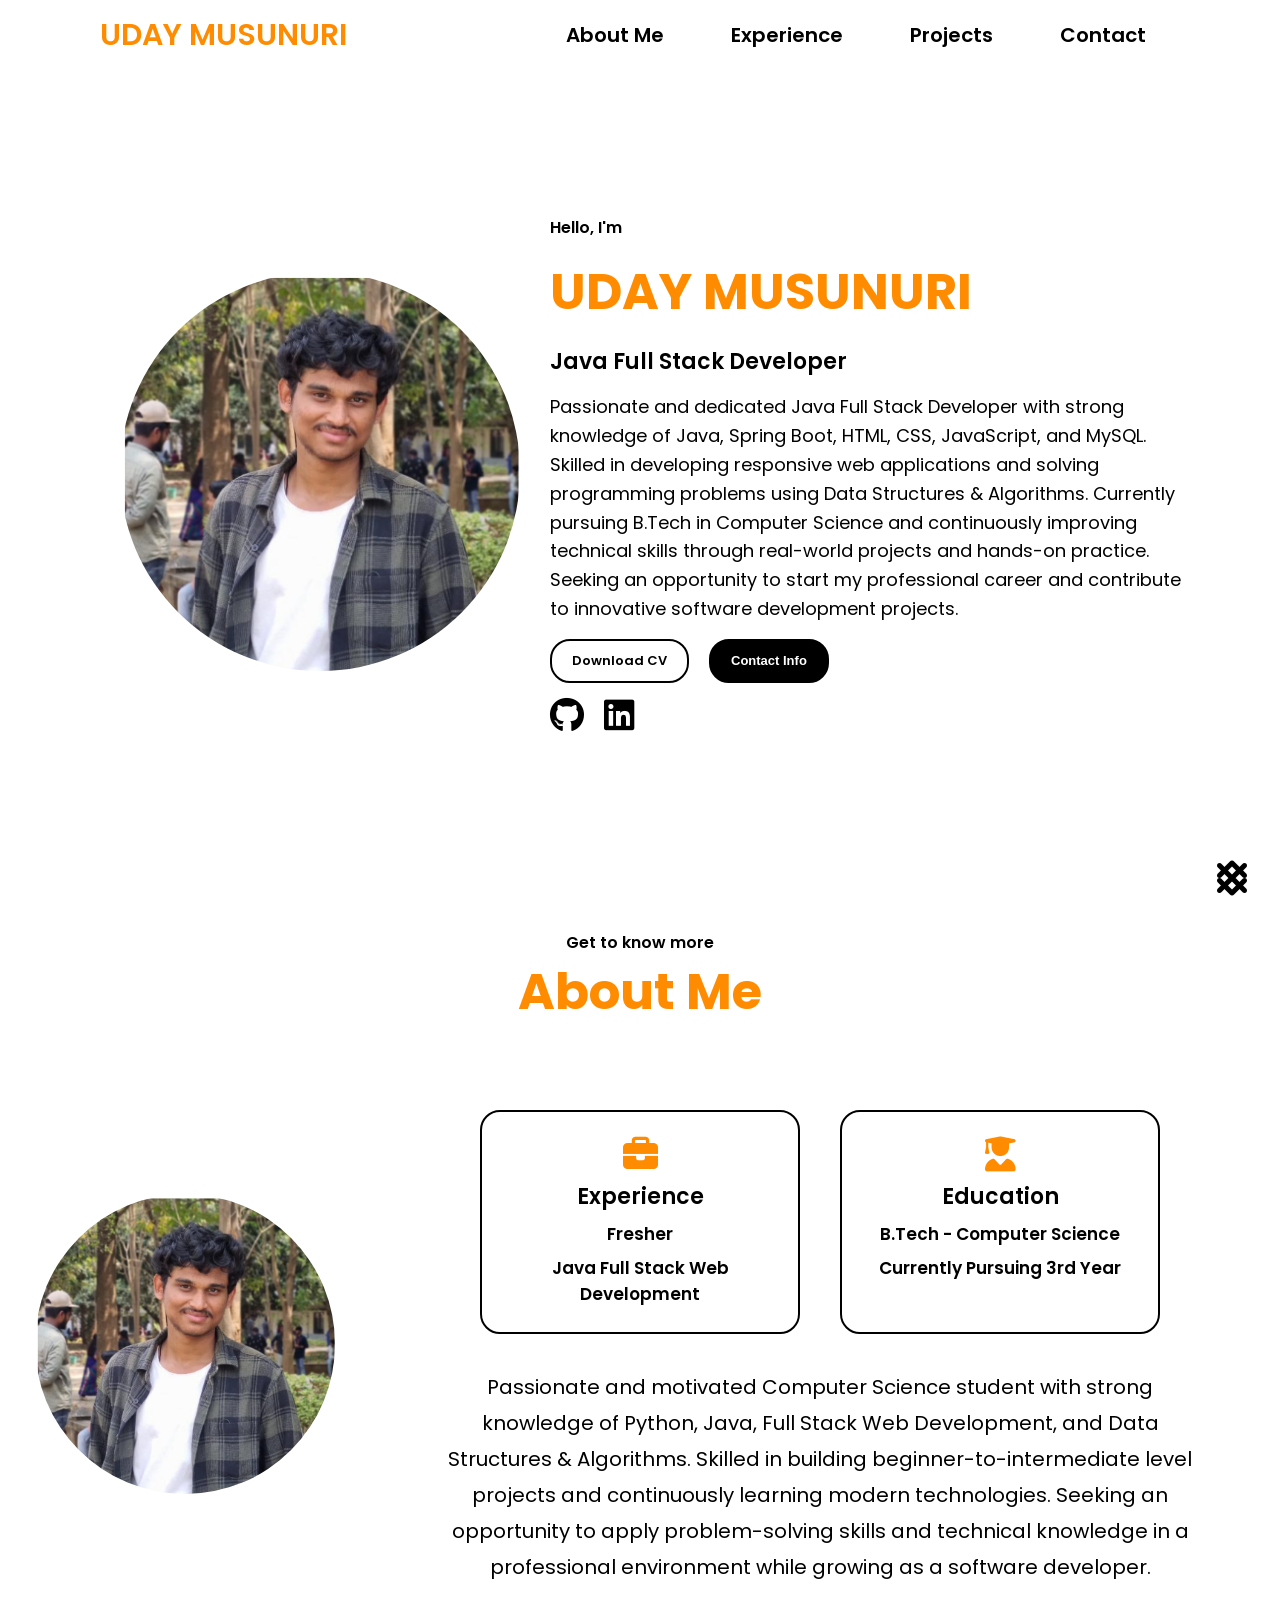
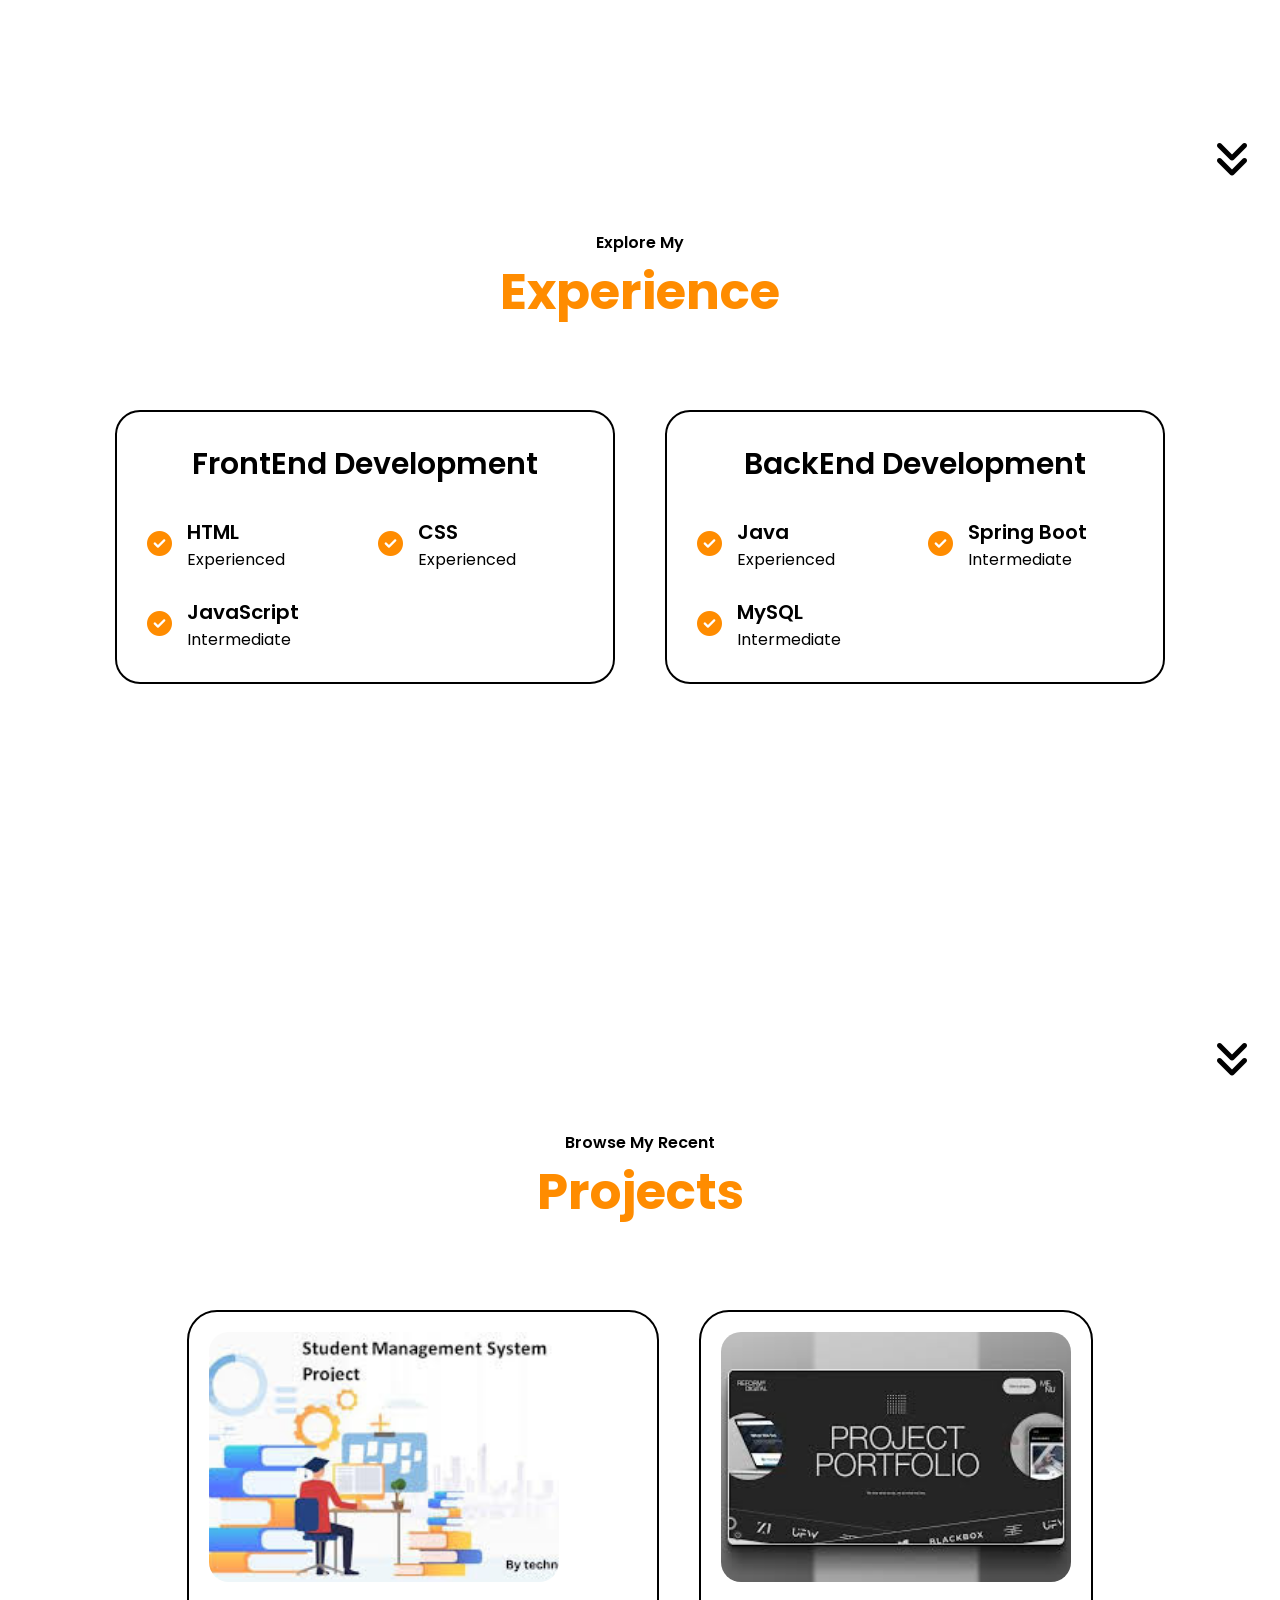
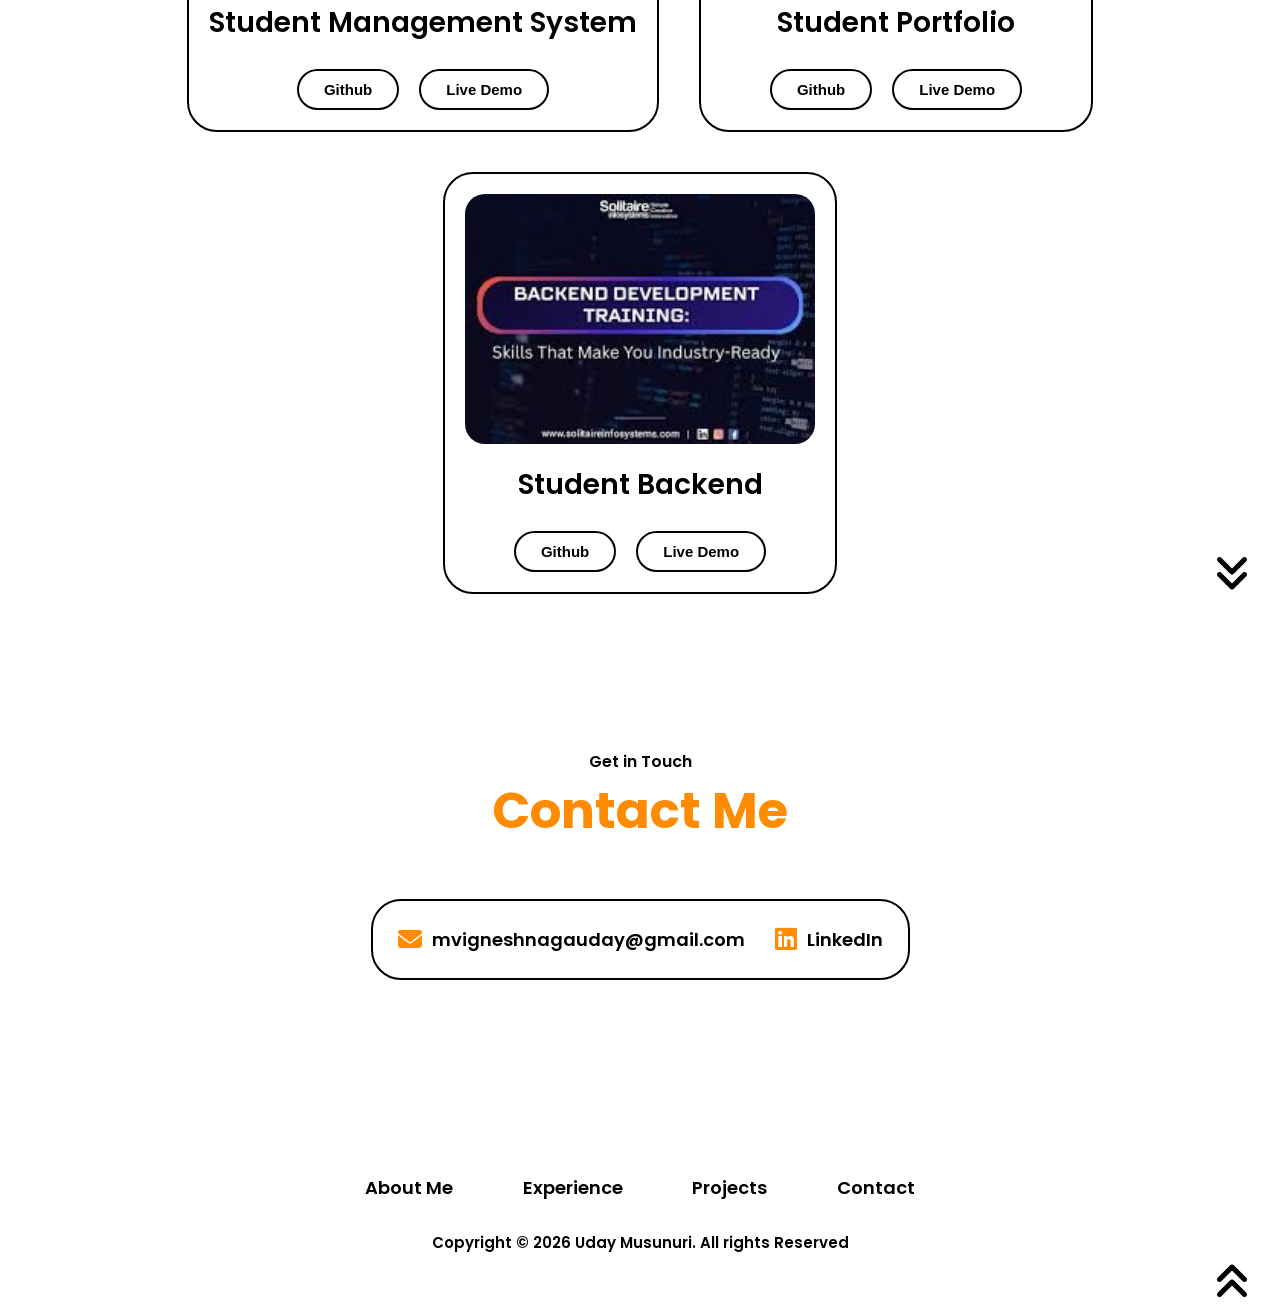
==== Student.html @ 28cf34cf "Initial commit" ====
<!DOCTYPE html>
<html lang="en">

<head>
    <meta charset="UTF-8">
    <meta name="viewport" content="width=device-width, initial-scale=1.0">
    <title>UDAY MUSUNURI | Portfolio</title>
    <!-- Updated to a stable FontAwesome Version -->
    <link rel="stylesheet" href="https://cdnjs.cloudflare.com/ajax/libs/font-awesome/6.5.1/css/all.min.css"
        crossorigin="anonymous" referrerpolicy="no-referrer" />
    <link rel="stylesheet" href="student_Style.css">
    <link rel="stylesheet" href="sec1.css">
    <link rel="stylesheet" href="sec2.css">
    <link rel="stylesheet" href="sec3.css">
    <link rel="stylesheet" href="sec4.css">
    <link rel="stylesheet" href="sec5.css">
    <link rel="stylesheet" href="sec6.css">
</head>

<body>
    <!-- Desktop Navbar -->
    <nav class="navbar" id="navbar">
        <div class="logo">UDAY MUSUNURI</div>
        <ul class="menu-bar">
            <li><a href="#about">About Me</a></li>
            <li><a href="#experience">Experience</a></li>
            <li><a href="#projects">Projects</a></li>
            <li><a href="#contact">Contact</a></li>
        </ul>
    </nav>

    <!-- Mobile Navbar -->
    <nav class="navbar-menu">
        <div class="logo">UDAY MUSUNURI</div>
        <div class="hamburger"><i class="fa-solid fa-bars"></i></div>
        <ul class="menu-bar">
            <li><a href="#about">About Me</a></li>
            <li><a href="#experience">Experience</a></li>
            <li><a href="#projects">Projects</a></li>
            <li><a href="#contact">Contact</a></li>
        </ul>
    </nav>

    <!-- Section 1: Hero (Changed ID from navbar to hero) -->
    <section class="sec1" id="hero">
        <a href="#about" class="arrow"><i class="fa-solid fa-angles-down"></i></a>
        <div class="sec-1-1"><img src="uday.png" alt="Uday Musunuri"></div>
        <div class="sec-1-2">
            <span class="sec-1-2-1">Hello, I'm</span>
            <h1>UDAY MUSUNURI</h1>
            <span class="sec-1-2-3">Java Full Stack Developer</span>
            <!-- Fixed nested <p> tag error -->
            <p>
                Passionate and dedicated Java Full Stack Developer with strong
                knowledge of Java, Spring Boot, HTML, CSS, JavaScript, and MySQL.
                Skilled in developing responsive web applications and solving
                programming problems using Data Structures & Algorithms.
                Currently pursuing B.Tech in Computer Science and continuously
                improving technical skills through real-world projects and hands-on
                practice. Seeking an opportunity to start my professional career
                and contribute to innovative software development projects.
            </p>
            <div class="btns">
                <a href="resume.pdf" download="resume.pdf">Download CV</a>
                <button onclick="window.location.href='tel:+918247411828'">Contact Info</button>
            </div>
            <div class="social">
                <a href="https://github.com/mvigneshnagauday-gif" target="_blank"><i
                        class="fa-brands fa-github"></i></a>
                <a href="https://www.linkedin.com/in/musunuri-vignesh-naga-uday-240398377" target="_blank"><i
                        class="fa-brands fa-linkedin"></i></a>
            </div>
        </div>
    </section>

    <!-- Section 2: About Me -->
    <section class="sec2" id="about">
        <a href="#experience" class="arrow"><i class="fa-solid fa-angles-down"></i></a>
        <div class="sec-2-1">
            <span>Get to know more</span>
            <h1>About Me</h1>
        </div>
        <div class="sec-2-2">
            <div class="sec-2-2-1">
                <img src="uday.png" alt="Uday Musunuri Profile">
            </div>
            <div class="sec-2-2-2">
                <div class="sec-2-2-2-1">
                    <div class="box">
                        <i class="fa-solid fa-briefcase"></i>
                        <span>Experience</span>
                        <span>Fresher</span>
                        <span>Java Full Stack Web Development</span>
                    </div>
                    <div class="box">
                        <i class="fa-solid fa-user-graduate"></i>
                        <span>Education</span>
                        <span>B.Tech - Computer Science</span>
                        <span>Currently Pursuing 3rd Year</span>
                    </div>
                </div>
                <p class="p1">Passionate and motivated Computer Science student with strong knowledge of Python, Java,
                    Full Stack Web Development, and Data Structures & Algorithms. Skilled in building
                    beginner-to-intermediate
                    level projects and continuously learning modern technologies. Seeking an opportunity to apply
                    problem-solving skills and technical knowledge in a professional environment while growing as a
                    software developer.</p>
            </div>
        </div>
    </section>

    <!-- Section 3: Experience (Fixed duplicate HTML inputs) -->
    <section class="sec3" id="experience">
        <a href="#projects" class="arrow"><i class="fa-solid fa-angles-down"></i></a>

        <div class="sec-3-1">
            <span>Explore My</span>
            <h1>Experience</h1>
        </div>
        <div class="sec-3-2">
            <!-- Frontend Card -->
            <div class="box2">
                <span>FrontEnd Development</span>
                <div class="skills">
                    <div class="skills-1">
                        <i class="fa-solid fa-circle-check tick"></i>
                        <div class="skills-1-2">
                            <span>HTML</span>
                            <span>Experienced</span>
                        </div>
                    </div>
                    <div class="skills-1">
                        <i class="fa-solid fa-circle-check tick"></i>
                        <div class="skills-1-2">
                            <span>CSS</span>
                            <span>Experienced</span>
                        </div>
                    </div>
                    <div class="skills-1">
                        <i class="fa-solid fa-circle-check tick"></i>
                        <div class="skills-1-2">
                            <span>JavaScript</span>
                            <span>Intermediate</span>
                        </div>
                    </div>
                </div>
            </div>

            <!-- Backend Card -->
            <div class="box2">
                <span>BackEnd Development</span>
                <div class="skills">
                    <div class="skills-1">
                        <i class="fa-solid fa-circle-check tick"></i>
                        <div class="skills-1-2">
                            <span>Java</span>
                            <span>Experienced</span>
                        </div>
                    </div>
                    <div class="skills-1">
                        <i class="fa-solid fa-circle-check tick"></i>
                        <div class="skills-1-2">
                            <span>Spring Boot</span>
                            <span>Intermediate</span>
                        </div>
                    </div>
                    <div class="skills-1">
                        <i class="fa-solid fa-circle-check tick"></i>
                        <div class="skills-1-2">
                            <span>MySQL</span>
                            <span>Intermediate</span>
                        </div>
                    </div>
                </div>
            </div>
        </div>
    </section>

    <!-- Section 4: Projects -->
    <section class="sec4" id="projects">
        <a href="#contact" class="arrow"><i class="fa-solid fa-angles-down"></i></a>

        <div class="sec-4-1">
            <span>Browse My Recent</span>
            <h1>Projects</h1>
        </div>
        <div class="sec-4-2">
            <div class="box3">
                <img src="studentproject.jpg" alt="Student Management System">
                <div class="box3-2">
                    <span>Student Management System</span>
                    <div class="btns">
                        <button onclick="window.location.href='#'">Github</button>
                        <button onclick="window.location.href='#'">Live Demo</button>
                    </div>
                </div>
            </div>

            <div class="box3">
                <img src="portfolio.jpg" alt="Student Portfolio">
                <div class="box3-2">
                    <span>Student Portfolio</span>
                    <div class="btns">
                        <button
                            onclick="window.location.href='https://github.com/mvigneshnagauday-gif/Student-Portfolio'">Github</button>
                        <button onclick="window.location.href='#'">Live Demo</button>
                    </div>
                </div>
            </div>

            <div class="box3">
                <img src="studentbackend.jpg" alt="Student Backend">
                <div class="box3-2">
                    <span>Student Backend</span>
                    <div class="btns">
                        <button onclick="window.location.href='#'">Github</button>
                        <button onclick="window.location.href='#'" class="live">Live Demo</button>
                    </div>
                </div>
            </div>
        </div>
    </section>

    <!-- Section 5: Contact -->
    <section class="sec5" id="contact">
        <a href="#hero" class="arrow arrow1"><i class="fa-solid fa-angles-up"></i></a>

        <div class="sec-5-1">
            <span>Get in Touch</span>
            <h1>Contact Me</h1>
        </div>

        <div class="sec-5-2">
            <a href="mailto:mvigneshnagauday@gmail.com" class="a1">
                <i class="fa-solid fa-envelope"></i>
                <span>mvigneshnagauday@gmail.com</span>
            </a>

            <a href="https://www.linkedin.com/in/musunuri-vignesh-naga-uday-240398377" target="_blank" class="a2">
                <i class="fa-brands fa-linkedin"></i>
                <span>LinkedIn</span>
            </a>
        </div>
    </section>

    <!-- Footer Section -->
    <section class="sec6" id="footer">
        <a href="#hero" class="arrow arrow1">
            <i class="fa-solid fa-angles-up"></i>
        </a>

        <ul class="menu-bar">
            <li><a href="#about">About Me</a></li>
            <li><a href="#experience">Experience</a></li>
            <li><a href="#projects">Projects</a></li>
            <li><a href="#contact">Contact</a></li>
        </ul>

        <span>Copyright &#169; 2026 Uday Musunuri. All rights Reserved</span>
    </section>

    <!-- JavaScript Link -->
    <script src="portfolio.js"></script>
</body>

</html>
---- student_Style.css ----
@import url('https://fonts.googleapis.com/css2?family=Bebas+Neue&family=Oswald:wght@200..700&family=Poppins:ital,wght@0,100;0,200;0,300;0,400;0,500;0,600;0,700;0,800;0,900;1,100;1,200;1,300;1,400;1,500;1,600;1,700;1,800;1,900&display=swap');

* {
    padding: 0;
    margin: 0;
    box-sizing: border-box;
}

body {
    font-family: "Poppins", sans-serif;
    font-weight: 400;
    font-style: normal;
}

.navbar {
    display: flex;
    align-items: center;
    height: 70px;
    padding: 0px 100px;
}

.logo {
    width: 40%;
    font-size: 30px;
    font-weight: 600;
    color: darkorange;
}

.menu-bar {
    display: flex;
    list-style: none;
    width: 60%;
    justify-content: space-around;
}

.menu-bar li {
    font-size: 20px;
    color: darkorange;
    font-weight: 600;
}

a {
    text-decoration: none;
    color: black;
    transition: all 0.3s ease;
}

a:hover {
    color: darkorange;
    text-decoration: underline;
    text-underline-offset: 10px;
    text-decoration-color: darkorange;
}

.navbar-menu {
    display: none;
}

.arrow i {
    font-size: 40px;
}

.sec2,
.sec3,
.sec4,
.sec6 {
    position: relative;
}

.live {
    color: black;
}

.arrow {
    position: absolute;
    right: 30px;
    bottom: 0;
}

@media (max-width: 1024px) {
    .navbar {
        display: none;
    }

    .navbar-menu {
        display: flex;
        justify-content: space-between;
        align-items: center;
        height: 70px;
        padding: 0 30px;
        position: relative;
    }

    .hamburger {
        border-radius: 5px;
        box-shadow: rgba(0, 0, 0, 0.24) 0px 3px 8px;
        cursor: pointer;
        z-index: 1001;
    }

    .hamburger i {
        font-size: 35px;
        padding: 4px;
    }

    .navbar-menu .logo {
        width: auto;
        font-size: 25px;
    }

    .navbar-menu .menu-bar {
        display: flex;
        flex-direction: column;
        background-color: darkorange;
        position: fixed;
        right: -300px;
        top: 0;
        height: 100vh;
        width: 250px;
        padding: 80px 20px 20px 20px;
        gap: 15px;
        border-radius: 0;
        transition: right 0.3s ease;
        z-index: 1000;
    }

    .navbar-menu .menu-bar.show {
        right: 0px;
    }

    .navbar-menu .menu-bar li {
        width: 100%;
    }

    .navbar-menu .menu-bar li a {
        display: block;
        background-color: white;
        border-radius: 5px;
        padding: 10px;
        font-weight: 600;
        text-align: center;
    }
}

@media (max-width: 767px) {
    .logo {
        text-wrap: nowrap;
    }

    .navbar-menu .logo {
        font-size: 22px;
    }
}
---- sec1.css ----
html {
    scroll-behavior: smooth;
}

.sec1 {
    display: flex;
    height: 90vh;
    align-items: center;
    gap: 30px;
    padding: 60px 20px;
}

.sec-1-1 {
    margin-left: 100px;
}

.sec-1-1 img {
    width: 400px;
    border-radius: 50%;
    object-fit: cover;
}

.sec-1-2 {
    display: flex;
    flex-direction: column;
    gap: 15px;
}

.sec-1-2-1 {
    font-weight: 600;
}

h1 {
    font-size: 50px;
    color: darkorange;
}

.sec-1-2-3 {
    font-weight: 600;
    font-size: 22px;
}

p {
    font-size: 18px;
    width: 90%;
    font-weight: 400;
    line-height: 1.6;
}

.btns {
    display: flex;
    gap: 20px;
}

.btns> :nth-child(1) {
    padding: 10px 20px;
    background-color: transparent;
    border-radius: 20px;
    font-size: 13px;
    font-weight: 600;
    border: 2px solid black;
    cursor: pointer;
    transition: all 0.3s ease;
}

.btns> :nth-child(1):hover {
    background-color: black;
    color: white;
}

.btns> :nth-child(2) {
    padding: 10px 20px;
    background-color: black;
    border-radius: 20px;
    font-size: 13px;
    color: white;
    font-weight: 600;
    border: 2px solid black;
    cursor: pointer;
    transition: all 0.3s ease;
}

.btns> :nth-child(2):hover {
    background-color: darkorange;
    color: white;
    border-color: darkorange;
}

.social {
    display: flex;
    gap: 20px;
}

.social a {
    display: inline-block;
    transition: transform 0.3s ease;
}

.social a:hover {
    transform: scale(0.9);
}

.social i {
    font-size: 35px;
    color: black;
}

@media (max-width: 1024px) {
    .sec1 {
        flex-direction: column;
        height: auto;
        min-height: 100vh;
        justify-content: center;
        gap: 40px;
        padding: 100px 20px 50px 20px;
    }

    .sec-1-1 {
        margin-left: 0px;
    }

    .sec-1-1 img {
        width: 350px;
    }

    .sec-1-2 {
        align-items: center;
        text-align: center;
    }

    p {
        width: 80%;
    }
}

@media (max-width: 767px) {
    h1 {
        font-size: 36px;
    }

    .sec-1-1 img {
        width: 260px;
    }

    p {
        width: 100%;
        font-size: 16px;
    }
}
---- sec2.css ----
.sec2 {
    min-height: 100vh;
    display: flex;
    flex-direction: column;
    align-items: center;
    padding-top: 50px;
}

.sec-2-1 {
    display: flex;
    flex-direction: column;
    align-items: center;
    text-align: center;
}

.sec-2-1> :nth-child(1) {
    font-weight: 600;
}

.sec-2-2 {
    margin-top: 80px;
    display: flex;
    justify-content: center;
    align-items: center;
    gap: 60px;
    width: 100%;
    flex-wrap: wrap;
}

.sec-2-2-1 {
    margin-left: 0;
}

.sec-2-2-1 img {
    width: 300px;
    height: 300px;
    object-fit: cover;
    border-radius: 50%;
}

.sec-2-2-2 {
    display: flex;
    flex-direction: column;
    gap: 35px;
}

.sec-2-2-2-1 {
    display: flex;
    gap: 40px;
    justify-content: center;
    flex-wrap: wrap;
}

.box {
    display: flex;
    flex-direction: column;
    align-items: center;
    border: 2px solid black;
    width: 320px;
    padding: 25px;
    border-radius: 20px;
    gap: 8px;
    text-align: center;
}

.box i {
    font-size: 35px;
    color: darkorange;
}

.box> :nth-child(2) {
    font-size: 22px;
    font-weight: 600;
}

.box> :nth-child(3),
.box> :nth-child(4) {
    font-size: 17px;
    font-weight: 600;
}

.p1 {
    width: 90%;
    max-width: 850px;
    text-align: center;
    line-height: 1.8;
    font-size: 20px;
    align-self: center;
}

@media (max-width: 1024px) {
    .sec2 {
        padding: 50px 20px;
    }

    .sec-2-2 {
        flex-direction: column;
        margin-top: 60px;
        gap: 50px;
    }

    .sec-2-2-2 {
        align-items: center;
    }

    .box {
        width: 320px;
    }
}

@media (max-width: 767px) {
    .sec2 {
        padding: 40px 15px;
        height: auto;
    }

    .sec-2-2 {
        flex-direction: column;
        align-items: center;
        margin-top: 40px;
        gap: 35px;
    }

    .sec-2-2-1 img {
        width: 220px;
        height: 220px;
    }

    .sec-2-2-2 {
        width: 100%;
        align-items: center;
    }

    .sec-2-2-2-1 {
        flex-direction: column;
        align-items: center;
        gap: 25px;
    }

    .box {
        width: 100%;
        max-width: 320px;
    }

    .p1 {
        width: 100%;
        font-size: 17px;
        line-height: 1.7;
    }
}
---- sec3.css ----
.sec3 {
    min-height: 100vh;
    display: flex;
    flex-direction: column;
    align-items: center;
    padding-top: 50px;
}

.sec-3-1 {
    display: flex;
    flex-direction: column;
    align-items: center;
    text-align: center;
}

.sec-3-1> :nth-child(1) {
    font-weight: 600;
}

.sec-3-2 {
    display: flex;
    gap: 50px;
    margin-top: 80px;
    justify-content: center;
    flex-wrap: wrap;
}

.box2 {
    border: 2px solid black;
    border-radius: 25px;
    padding: 30px;
    width: 500px;
}

.box2>span {
    display: block;
    text-align: center;
    font-size: 30px;
    font-weight: 600;
    margin-bottom: 30px;
}

.skills {
    display: grid;
    grid-template-columns: repeat(2, 1fr);
    gap: 25px;
}

.skills-1 {
    display: flex;
    gap: 15px;
    align-items: center;
}

.tick {
    font-size: 25px;
    color: darkorange;
}

.skills-1-2 {
    display: flex;
    flex-direction: column;
}

.skills-1-2> :nth-child(1) {
    font-weight: 600;
    font-size: 20px;
}

.skills-1-2> :nth-child(2) {
    font-size: 16px;
}

@media (max-width: 1024px) {
    .sec3 {
        padding: 50px 20px;
    }

    .sec-3-2 {
        flex-direction: column;
        align-items: center;
        margin-top: 60px;
    }

    .box2 {
        width: 100%;
        max-width: 500px;
    }
}

@media (max-width: 767px) {
    .sec3 {
        height: auto;
        padding: 40px 15px;
    }

    .sec-3-2 {
        margin-top: 40px;
        gap: 30px;
    }

    .box2 {
        width: 100%;
        padding: 20px;
    }

    .box2>span {
        font-size: 24px;
    }

    .skills {
        grid-template-columns: 1fr;
        gap: 20px;
    }

    .skills-1-2> :nth-child(1) {
        font-size: 18px;
    }

    .skills-1-2> :nth-child(2) {
        font-size: 15px;
    }
}
---- sec4.css ----
.sec4 {
    min-height: 100vh;
    display: flex;
    flex-direction: column;
    align-items: center;
    padding-top: 50px;
}

.sec-4-1 {
    display: flex;
    flex-direction: column;
    align-items: center;
    text-align: center;
}

.sec-4-1> :nth-child(1) {
    font-weight: 600;
}

.sec-4-2 {
    display: flex;
    gap: 40px;
    margin-top: 80px;
    justify-content: center;
    flex-wrap: wrap;
}

.box3 {
    border: 2px solid black;
    border-radius: 30px;
    padding: 20px;
    display: flex;
    flex-direction: column;
    gap: 20px;
}

.box3 img {
    width: 350px;
    height: 250px;
    object-fit: cover;
    border-radius: 20px;
}

.box3-2 {
    display: flex;
    flex-direction: column;
    align-items: center;
    gap: 25px;
}

.box3-2 span {
    font-size: 28px;
    font-weight: 600;
    text-align: center;
}

.box3-2 .btns {
    display: flex;
    gap: 20px;
}

.box3-2 .btns button {
    padding: 10px 25px;
    border: 2px solid black;
    border-radius: 25px;
    background-color: white;
    color: black;
    cursor: pointer;
    font-size: 15px;
    font-weight: 600;
    transition: all 0.3s ease;
}

/* For links inside buttons */
.box3-2 .btns button a {
    text-decoration: none;
    color: black;
}

/* Hover effect */
.box3-2 .btns button:hover {
    background-color: black;
    color: white;
}

.box3-2 .btns button:hover a {
    color: white;
}

@media (max-width: 1024px) {
    .sec4 {
        padding: 50px 20px;
    }

    .sec-4-2 {
        margin-top: 60px;
        gap: 35px;
    }

    .box3 img {
        width: 320px;
        height: 220px;
    }
}

@media (max-width: 767px) {
    .sec4 {
        height: auto;
        padding: 40px 15px;
    }

    .sec-4-2 {
        margin-top: 40px;
    }

    .box3 {
        width: 100%;
        max-width: 340px;
    }

    .box3 img {
        width: 100%;
        height: 200px;
    }

    .box3-2 span {
        font-size: 22px;
    }

    .box3-2 .btns {
        flex-direction: column;
        width: 100%;
    }

    .box3-2 .btns button {
        width: 100%;
    }
}
---- sec5.css ----
.sec5 {
    display: flex;
    flex-direction: column;
    align-items: center;
    justify-content: center;
    min-height: 60vh;
    gap: 50px;
    padding: 80px 20px;
}

.sec-5-1 {
    display: flex;
    flex-direction: column;
    align-items: center;
    text-align: center;
}

.sec-5-1> :nth-child(1) {
    font-weight: 600;
}

.sec-5-2 {
    display: flex;
    gap: 30px;
    padding: 25px;
    border: 2px solid black;
    border-radius: 30px;
}

.a1,
.a2 {
    display: flex;
    align-items: center;
    gap: 10px;
}

.a1 i {
    font-size: 24px;
    color: darkorange;
}

.a2 i {
    font-size: 25px;
    color: darkorange;
}

.a1 span,
.a2 span {
    font-weight: 600;
    font-size: 18px;
}

@media (max-width: 1024px) {
    .sec5 {
        min-height: auto;
        padding: 60px 20px;
    }
}

@media (max-width: 767px) {

    /* Fixed missing hyphen typo from .sec5-2 to .sec-5-2 */
    .sec-5-2 {
        flex-direction: column;
        align-items: flex-start;
        padding: 20px;
        gap: 20px;
        border-radius: 20px;
        width: 100%;
        max-width: 340px;
    }

    .a1 span,
    .a2 span {
        font-size: 15px;
    }
}
---- sec6.css ----
.sec6 {
    display: flex;
    flex-direction: column;
    align-items: center;
    padding: 40px 20px;
    background-color: transparent;
    width: 100%;
}

.sec6 .menu-bar {
    display: flex;
    list-style: none;
    width: 100%;
    max-width: 600px;
    justify-content: space-around;
    gap: 20px;
}

.sec6 .menu-bar li {
    font-size: 18px;
}

.sec6> :nth-child(3) {
    margin-top: 30px;
    margin-bottom: 10px;
    font-weight: 600;
    font-size: 15px;
    text-align: center;
    color: black;
}

@media (max-width: 767px) {
    .sec6 .menu-bar {
        display: grid;
        grid-template-columns: repeat(2, 1fr);
        gap: 20px;
        width: 100%;
        max-width: 280px;
        text-align: center;
    }

    .sec6 .menu-bar li {
        font-size: 16px;
    }

    /* Target the copyright span component dynamically */
    .sec6> :nth-child(3) {
        font-size: 12px;
        margin-top: 25px;
        padding: 0 10px;
        line-height: 1.5;
    }
}
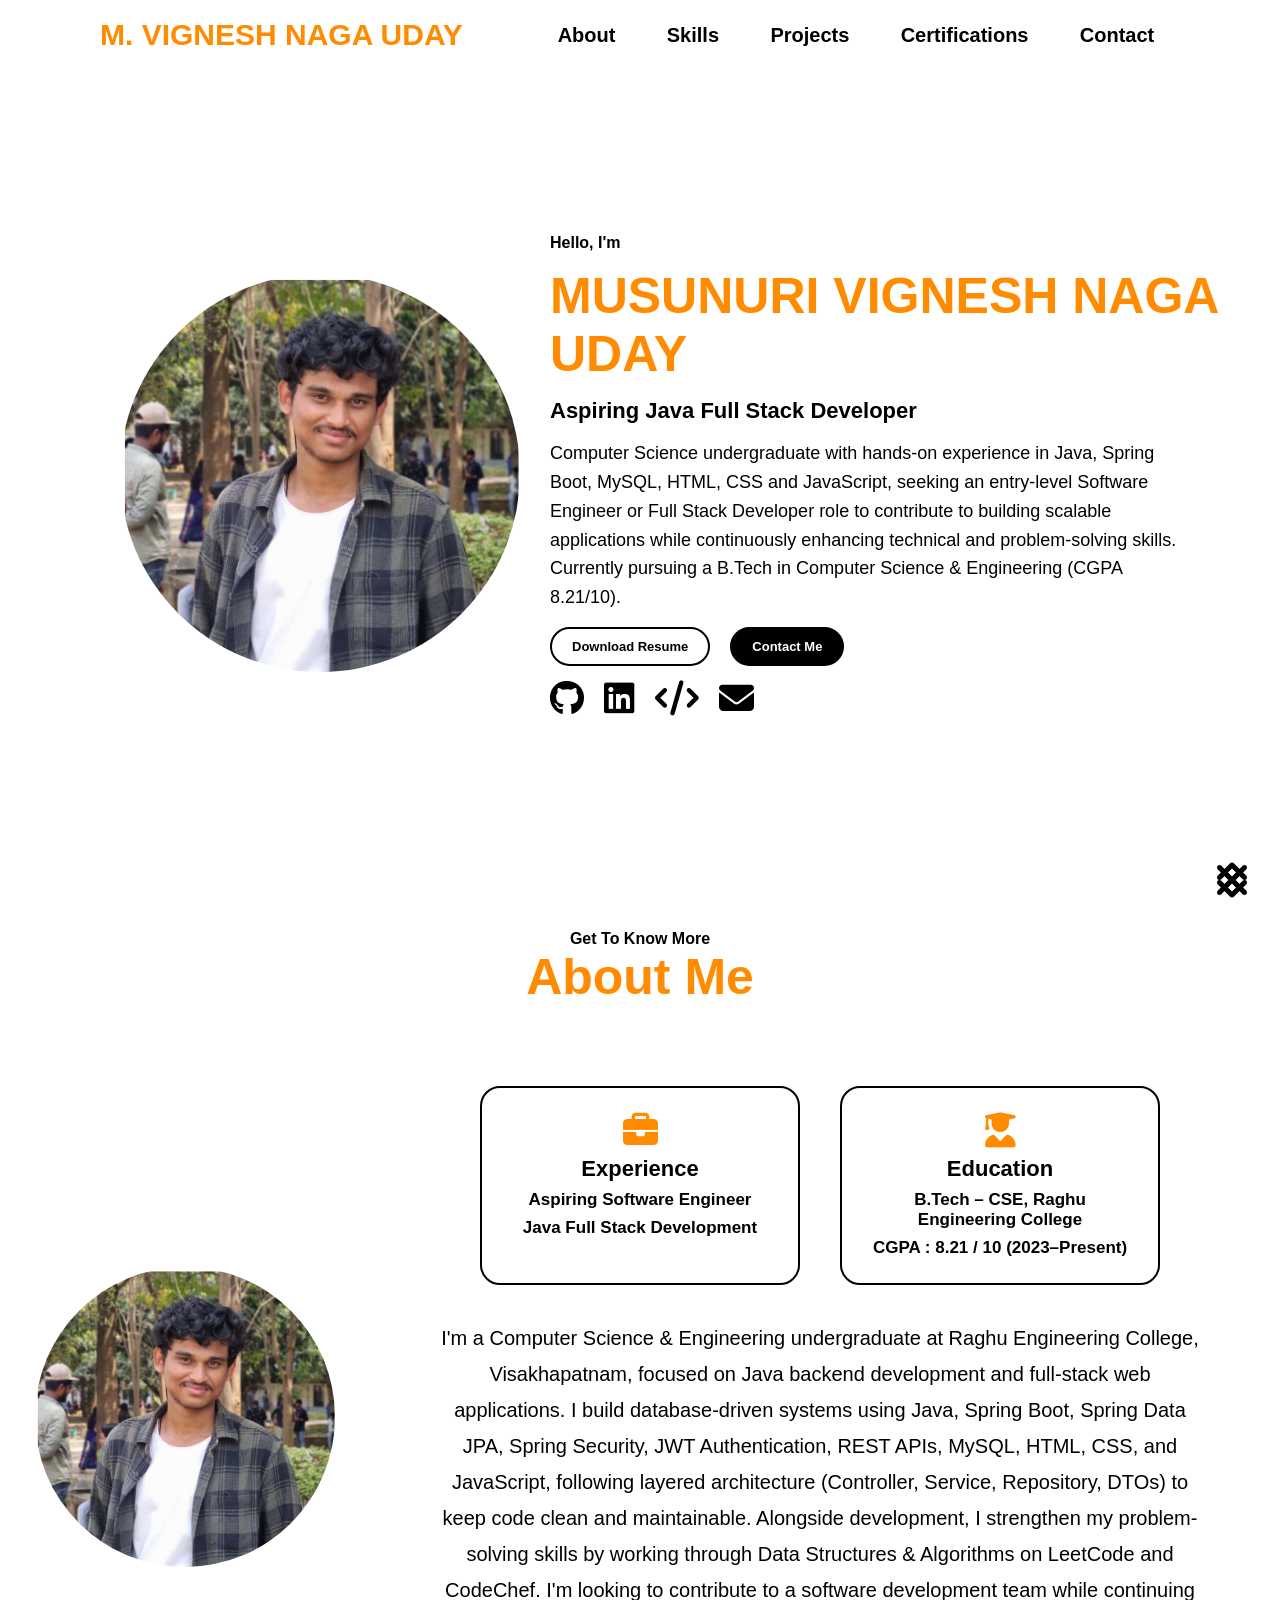
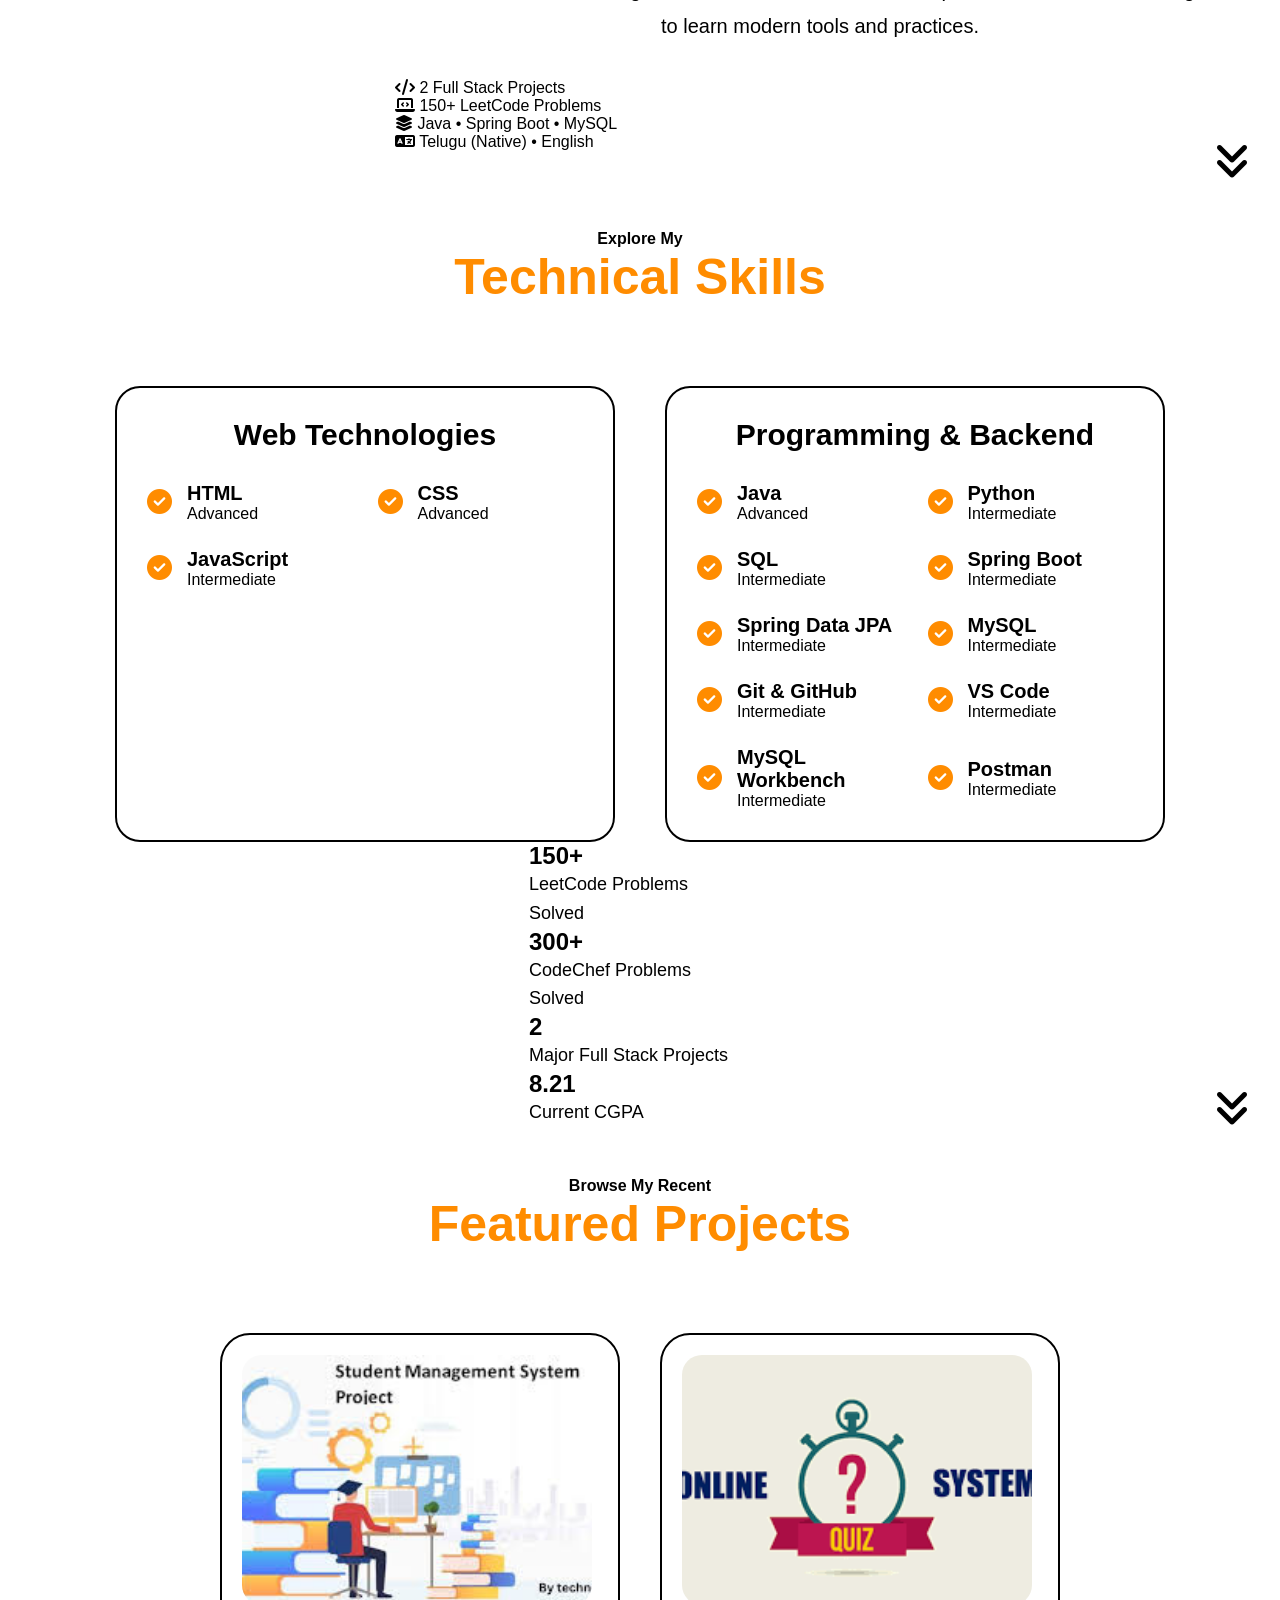
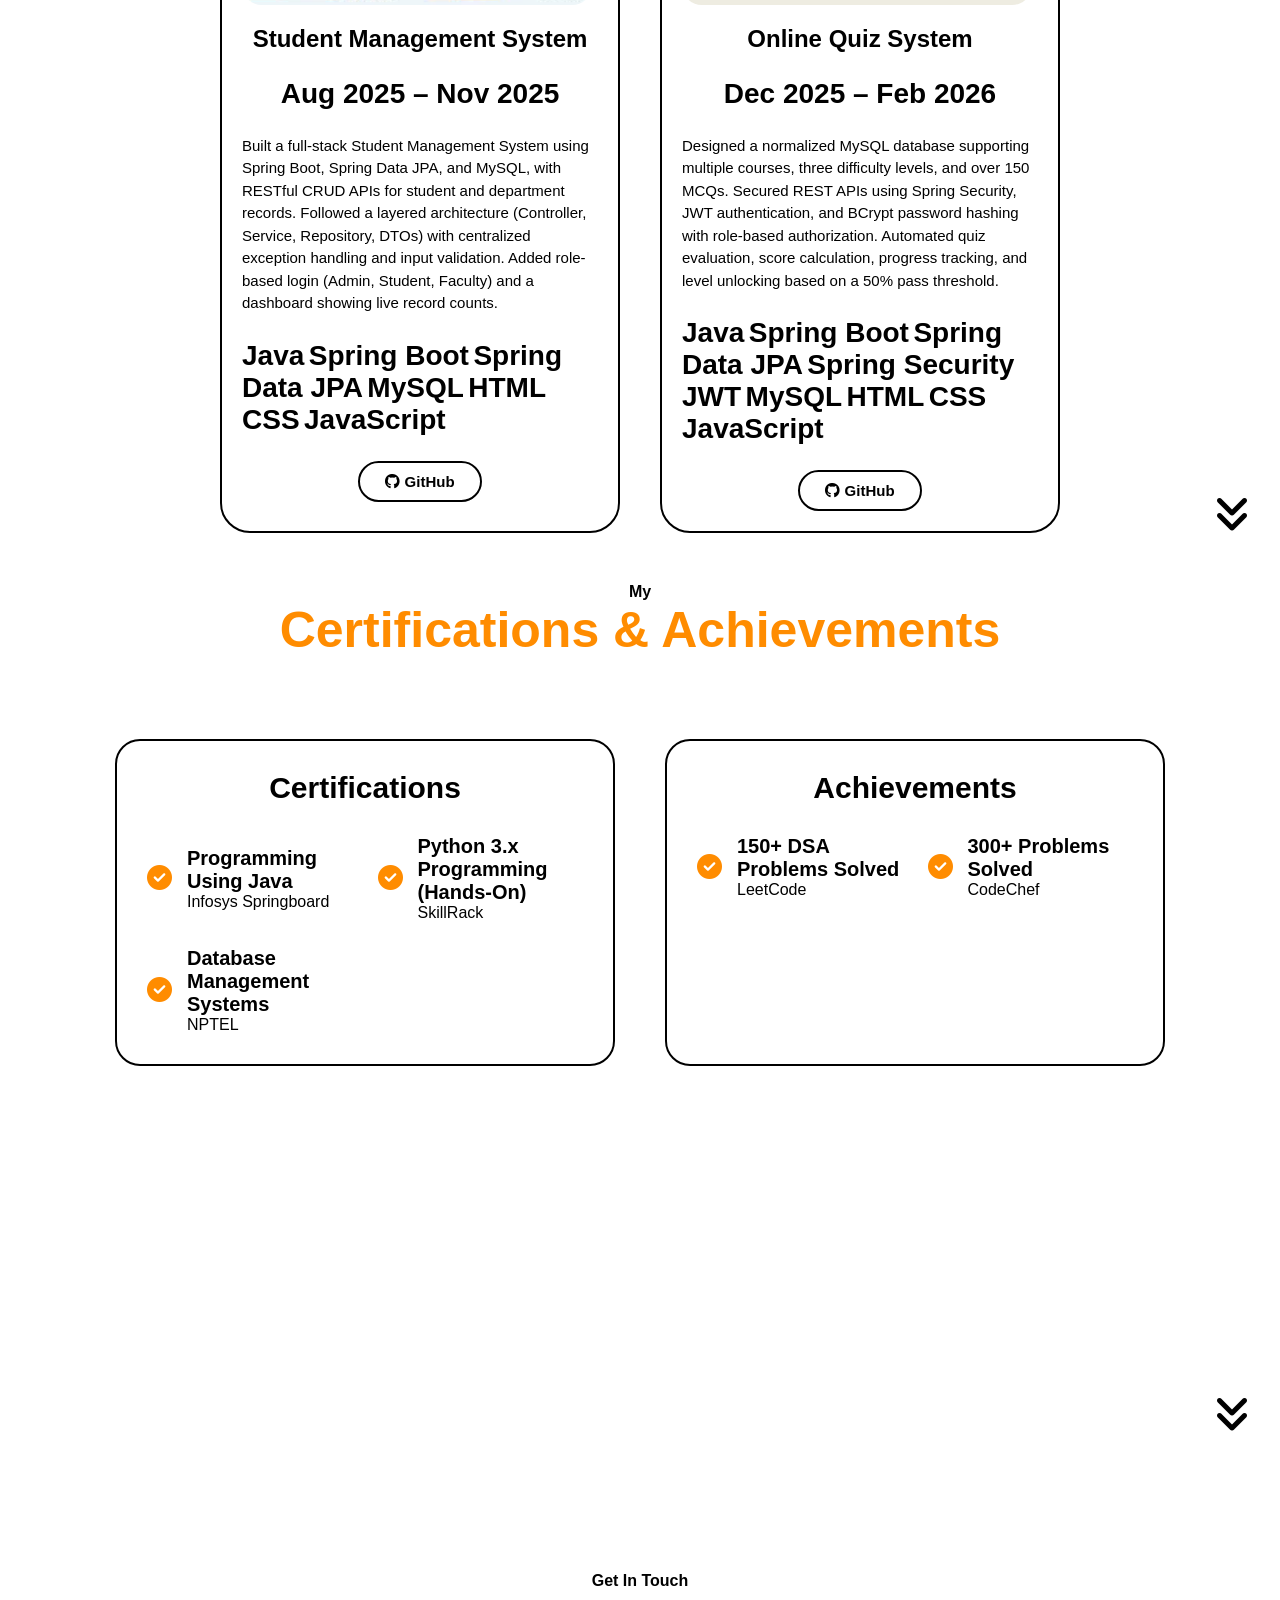
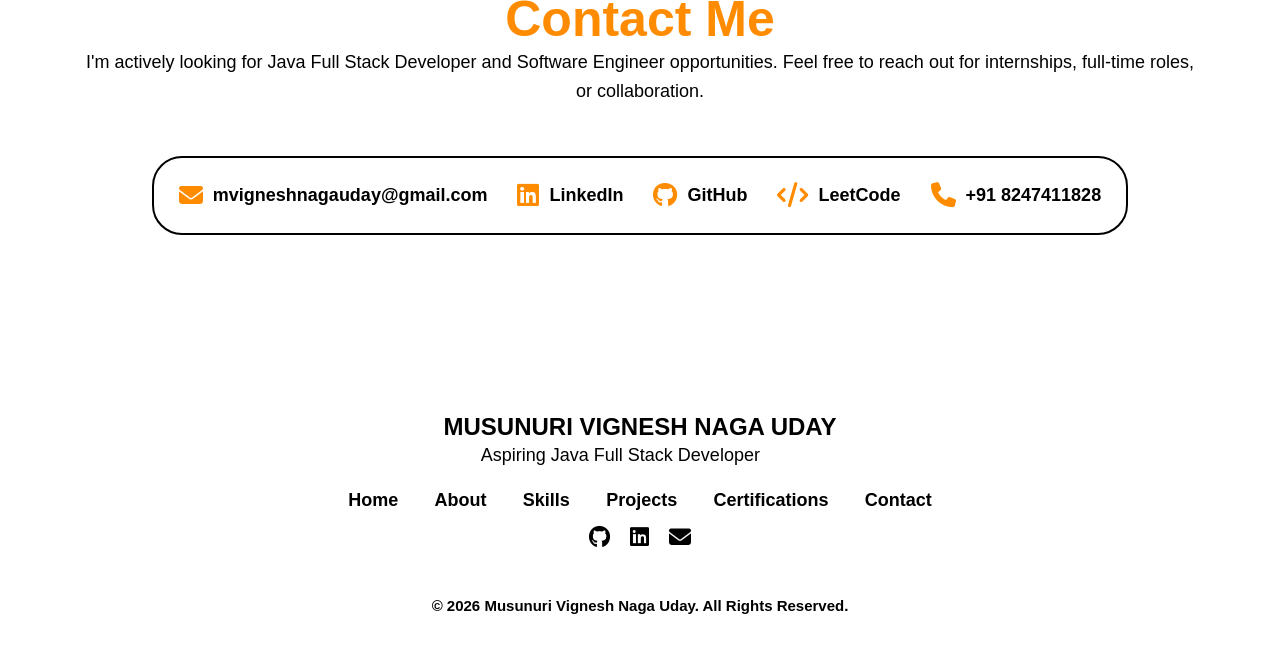
==== commit 0088b601: "Update portfolio content and fix layout/CSS" ====
--- a/Student.html
+++ b/Student.html
@@ -4,10 +4,18 @@
 <head>
     <meta charset="UTF-8">
     <meta name="viewport" content="width=device-width, initial-scale=1.0">
-    <title>UDAY MUSUNURI | Portfolio</title>
-    <!-- Updated to a stable FontAwesome Version -->
+
+    <title>Musunuri Vignesh Naga Uday | Java Full Stack Developer</title>
+
+    <meta name="description"
+        content="Portfolio of Musunuri Vignesh Naga Uday - Java Full Stack Developer skilled in Java, Spring Boot, MySQL, HTML, CSS, JavaScript, REST APIs and Spring Security.">
+
+    <meta name="keywords"
+        content="Java, Spring Boot, Java Full Stack Developer, Portfolio, MySQL, HTML, CSS, JavaScript">
+
     <link rel="stylesheet" href="https://cdnjs.cloudflare.com/ajax/libs/font-awesome/6.5.1/css/all.min.css"
         crossorigin="anonymous" referrerpolicy="no-referrer" />
+
     <link rel="stylesheet" href="student_Style.css">
     <link rel="stylesheet" href="sec1.css">
     <link rel="stylesheet" href="sec2.css">
@@ -18,124 +26,257 @@
 </head>
 
 <body>
-    <!-- Desktop Navbar -->
+
+    <!-- ========================= NAVBAR ========================= -->
+
     <nav class="navbar" id="navbar">
-        <div class="logo">UDAY MUSUNURI</div>
+
+        <div class="logo">
+            M. VIGNESH NAGA UDAY
+        </div>
+
         <ul class="menu-bar">
-            <li><a href="#about">About Me</a></li>
-            <li><a href="#experience">Experience</a></li>
+            <li><a href="#about">About</a></li>
+            <li><a href="#experience">Skills</a></li>
             <li><a href="#projects">Projects</a></li>
+            <li><a href="#certifications">Certifications</a></li>
             <li><a href="#contact">Contact</a></li>
         </ul>
+
     </nav>
 
-    <!-- Mobile Navbar -->
+    <!-- ========================= MOBILE NAVBAR ========================= -->
+
     <nav class="navbar-menu">
-        <div class="logo">UDAY MUSUNURI</div>
-        <div class="hamburger"><i class="fa-solid fa-bars"></i></div>
+
+        <div class="logo">
+            M. VIGNESH NAGA UDAY
+        </div>
+
+        <div class="hamburger">
+            <i class="fa-solid fa-bars"></i>
+        </div>
+
         <ul class="menu-bar">
-            <li><a href="#about">About Me</a></li>
-            <li><a href="#experience">Experience</a></li>
+            <li><a href="#about">About</a></li>
+            <li><a href="#experience">Skills</a></li>
             <li><a href="#projects">Projects</a></li>
+            <li><a href="#certifications">Certifications</a></li>
             <li><a href="#contact">Contact</a></li>
         </ul>
+
     </nav>
 
-    <!-- Section 1: Hero (Changed ID from navbar to hero) -->
+    <!-- ========================= HERO SECTION ========================= -->
+
     <section class="sec1" id="hero">
-        <a href="#about" class="arrow"><i class="fa-solid fa-angles-down"></i></a>
-        <div class="sec-1-1"><img src="uday.png" alt="Uday Musunuri"></div>
+
+        <a href="#about" class="arrow">
+            <i class="fa-solid fa-angles-down"></i>
+        </a>
+
+        <div class="sec-1-1">
+            <img src="uday.png" alt="Musunuri Vignesh Naga Uday">
+        </div>
+
         <div class="sec-1-2">
-            <span class="sec-1-2-1">Hello, I'm</span>
-            <h1>UDAY MUSUNURI</h1>
-            <span class="sec-1-2-3">Java Full Stack Developer</span>
-            <!-- Fixed nested <p> tag error -->
+
+            <span class="sec-1-2-1">
+                Hello, I'm
+            </span>
+
+            <h1>
+                MUSUNURI VIGNESH NAGA UDAY
+            </h1>
+
+            <span class="sec-1-2-3">
+                Aspiring Java Full Stack Developer
+            </span>
+
             <p>
-                Passionate and dedicated Java Full Stack Developer with strong
-                knowledge of Java, Spring Boot, HTML, CSS, JavaScript, and MySQL.
-                Skilled in developing responsive web applications and solving
-                programming problems using Data Structures & Algorithms.
-                Currently pursuing B.Tech in Computer Science and continuously
-                improving technical skills through real-world projects and hands-on
-                practice. Seeking an opportunity to start my professional career
-                and contribute to innovative software development projects.
+                Computer Science undergraduate with hands-on experience in
+                Java, Spring Boot, MySQL, HTML, CSS and JavaScript, seeking
+                an entry-level Software Engineer or Full Stack Developer
+                role to contribute to building scalable applications while
+                continuously enhancing technical and problem-solving skills.
+                Currently pursuing a B.Tech in Computer Science &
+                Engineering (CGPA 8.21/10).
             </p>
+
             <div class="btns">
-                <a href="resume.pdf" download="resume.pdf">Download CV</a>
-                <button onclick="window.location.href='tel:+918247411828'">Contact Info</button>
-            </div>
+
+                <a href="https://drive.google.com/uc?export=download&id=1vQXo0JT4oZ1Yb_YlJrV53Df2f-oxOFkx"
+                    target="_blank">
+                    Download Resume
+                </a>
+                <button onclick="window.location.href='mailto:mvigneshnagauday@gmail.com'">
+                    Contact Me
+                </button>
+
+            </div>
+
             <div class="social">
-                <a href="https://github.com/mvigneshnagauday-gif" target="_blank"><i
-                        class="fa-brands fa-github"></i></a>
-                <a href="https://www.linkedin.com/in/musunuri-vignesh-naga-uday-240398377" target="_blank"><i
-                        class="fa-brands fa-linkedin"></i></a>
-            </div>
-        </div>
+
+                <a href="https://github.com/mvigneshnagauday-gif" target="_blank">
+
+                    <i class="fa-brands fa-github"></i>
+
+                </a>
+
+                <a href="https://www.linkedin.com/in/musunuri-vignesh-naga-uday-240398377/" target="_blank">
+
+                    <i class="fa-brands fa-linkedin"></i>
+
+                </a>
+
+                <a href="https://leetcode.com/nagauday/" target="_blank">
+
+                    <i class="fa-solid fa-code"></i>
+
+                </a>
+
+                <a href="mailto:mvigneshnagauday@gmail.com">
+
+                    <i class="fa-solid fa-envelope"></i>
+
+                </a>
+
+            </div>
+
+        </div>
+
     </section>
 
-    <!-- Section 2: About Me -->
+    <!-- ========================= ABOUT SECTION ========================= -->
+
     <section class="sec2" id="about">
-        <a href="#experience" class="arrow"><i class="fa-solid fa-angles-down"></i></a>
+
+        <a href="#experience" class="arrow">
+            <i class="fa-solid fa-angles-down"></i>
+        </a>
+
         <div class="sec-2-1">
-            <span>Get to know more</span>
+            <span>Get To Know More</span>
             <h1>About Me</h1>
         </div>
+
         <div class="sec-2-2">
+
+            <!-- Profile Image -->
             <div class="sec-2-2-1">
-                <img src="uday.png" alt="Uday Musunuri Profile">
-            </div>
+                <img src="uday.png" alt="Musunuri Vignesh Naga Uday">
+            </div>
+
+            <!-- About Content -->
             <div class="sec-2-2-2">
+
                 <div class="sec-2-2-2-1">
+
+                    <!-- Experience Card -->
                     <div class="box">
                         <i class="fa-solid fa-briefcase"></i>
                         <span>Experience</span>
-                        <span>Fresher</span>
-                        <span>Java Full Stack Web Development</span>
-                    </div>
+                        <span>Aspiring Software Engineer</span>
+                        <span>Java Full Stack Development</span>
+                    </div>
+
+                    <!-- Education Card -->
                     <div class="box">
                         <i class="fa-solid fa-user-graduate"></i>
                         <span>Education</span>
-                        <span>B.Tech - Computer Science</span>
-                        <span>Currently Pursuing 3rd Year</span>
-                    </div>
+                        <span>B.Tech – CSE, Raghu Engineering College</span>
+                        <span>CGPA : 8.21 / 10 (2023–Present)</span>
+                    </div>
+
                 </div>
-                <p class="p1">Passionate and motivated Computer Science student with strong knowledge of Python, Java,
-                    Full Stack Web Development, and Data Structures & Algorithms. Skilled in building
-                    beginner-to-intermediate
-                    level projects and continuously learning modern technologies. Seeking an opportunity to apply
-                    problem-solving skills and technical knowledge in a professional environment while growing as a
-                    software developer.</p>
-            </div>
-        </div>
+
+                <p class="p1">
+                    I'm a Computer Science & Engineering undergraduate at
+                    Raghu Engineering College, Visakhapatnam, focused on
+                    Java backend development and full-stack web applications.
+                    I build database-driven systems using Java, Spring Boot,
+                    Spring Data JPA, Spring Security, JWT Authentication,
+                    REST APIs, MySQL, HTML, CSS, and JavaScript, following
+                    layered architecture (Controller, Service, Repository,
+                    DTOs) to keep code clean and maintainable.
+                    Alongside development, I strengthen my problem-solving
+                    skills by working through Data Structures & Algorithms
+                    on LeetCode and CodeChef.
+                    I'm looking to contribute to a software development
+                    team while continuing to learn modern tools and
+                    practices.
+                </p>
+
+                <!-- Quick Highlights -->
+                <div class="about-highlights">
+
+                    <div class="highlight">
+                        <i class="fa-solid fa-code"></i>
+                        <span>2 Full Stack Projects</span>
+                    </div>
+
+                    <div class="highlight">
+                        <i class="fa-solid fa-laptop-code"></i>
+                        <span>150+ LeetCode Problems</span>
+                    </div>
+
+                    <div class="highlight">
+                        <i class="fa-solid fa-layer-group"></i>
+                        <span>Java • Spring Boot • MySQL</span>
+                    </div>
+
+                    <div class="highlight">
+                        <i class="fa-solid fa-language"></i>
+                        <span>Telugu (Native) • English</span>
+                    </div>
+
+                </div>
+
+            </div>
+
+        </div>
+
     </section>
 
-    <!-- Section 3: Experience (Fixed duplicate HTML inputs) -->
+    <!-- ========================= EXPERIENCE / SKILLS SECTION ========================= -->
+
     <section class="sec3" id="experience">
-        <a href="#projects" class="arrow"><i class="fa-solid fa-angles-down"></i></a>
+
+        <a href="#projects" class="arrow">
+            <i class="fa-solid fa-angles-down"></i>
+        </a>
 
         <div class="sec-3-1">
             <span>Explore My</span>
-            <h1>Experience</h1>
-        </div>
+            <h1>Technical Skills</h1>
+        </div>
+
         <div class="sec-3-2">
-            <!-- Frontend Card -->
+
+            <!-- ================= FRONTEND / WEB TECH ================= -->
+
             <div class="box2">
-                <span>FrontEnd Development</span>
+
+                <span>Web Technologies</span>
+
                 <div class="skills">
+
                     <div class="skills-1">
                         <i class="fa-solid fa-circle-check tick"></i>
                         <div class="skills-1-2">
                             <span>HTML</span>
-                            <span>Experienced</span>
-                        </div>
-                    </div>
+                            <span>Advanced</span>
+                        </div>
+                    </div>
+
                     <div class="skills-1">
                         <i class="fa-solid fa-circle-check tick"></i>
                         <div class="skills-1-2">
                             <span>CSS</span>
-                            <span>Experienced</span>
-                        </div>
-                    </div>
+                            <span>Advanced</span>
+                        </div>
+                    </div>
+
                     <div class="skills-1">
                         <i class="fa-solid fa-circle-check tick"></i>
                         <div class="skills-1-2">
@@ -143,20 +284,43 @@
                             <span>Intermediate</span>
                         </div>
                     </div>
+
                 </div>
-            </div>
-
-            <!-- Backend Card -->
+
+            </div>
+
+            <!-- ================= PROGRAMMING / BACKEND ================= -->
+
             <div class="box2">
-                <span>BackEnd Development</span>
+
+                <span>Programming & Backend</span>
+
                 <div class="skills">
+
                     <div class="skills-1">
                         <i class="fa-solid fa-circle-check tick"></i>
                         <div class="skills-1-2">
                             <span>Java</span>
-                            <span>Experienced</span>
-                        </div>
-                    </div>
+                            <span>Advanced</span>
+                        </div>
+                    </div>
+
+                    <div class="skills-1">
+                        <i class="fa-solid fa-circle-check tick"></i>
+                        <div class="skills-1-2">
+                            <span>Python</span>
+                            <span>Intermediate</span>
+                        </div>
+                    </div>
+
+                    <div class="skills-1">
+                        <i class="fa-solid fa-circle-check tick"></i>
+                        <div class="skills-1-2">
+                            <span>SQL</span>
+                            <span>Intermediate</span>
+                        </div>
+                    </div>
+
                     <div class="skills-1">
                         <i class="fa-solid fa-circle-check tick"></i>
                         <div class="skills-1-2">
@@ -164,6 +328,15 @@
                             <span>Intermediate</span>
                         </div>
                     </div>
+
+                    <div class="skills-1">
+                        <i class="fa-solid fa-circle-check tick"></i>
+                        <div class="skills-1-2">
+                            <span>Spring Data JPA</span>
+                            <span>Intermediate</span>
+                        </div>
+                    </div>
+
                     <div class="skills-1">
                         <i class="fa-solid fa-circle-check tick"></i>
                         <div class="skills-1-2">
@@ -171,96 +344,366 @@
                             <span>Intermediate</span>
                         </div>
                     </div>
+
+                    <div class="skills-1">
+                        <i class="fa-solid fa-circle-check tick"></i>
+                        <div class="skills-1-2">
+                            <span>Git & GitHub</span>
+                            <span>Intermediate</span>
+                        </div>
+                    </div>
+
+                    <div class="skills-1">
+                        <i class="fa-solid fa-circle-check tick"></i>
+                        <div class="skills-1-2">
+                            <span>VS Code</span>
+                            <span>Intermediate</span>
+                        </div>
+                    </div>
+
+                    <div class="skills-1">
+                        <i class="fa-solid fa-circle-check tick"></i>
+                        <div class="skills-1-2">
+                            <span>MySQL Workbench</span>
+                            <span>Intermediate</span>
+                        </div>
+                    </div>
+
+                    <div class="skills-1">
+                        <i class="fa-solid fa-circle-check tick"></i>
+                        <div class="skills-1-2">
+                            <span>Postman</span>
+                            <span>Intermediate</span>
+                        </div>
+                    </div>
+
                 </div>
-            </div>
-        </div>
+
+            </div>
+
+        </div>
+
+        <!-- ================= STATS ================= -->
+
+        <div class="skill-stats">
+
+            <div class="stat-box">
+                <h2>150+</h2>
+                <p>LeetCode Problems Solved</p>
+            </div>
+
+            <div class="stat-box">
+                <h2>300+</h2>
+                <p>CodeChef Problems Solved</p>
+            </div>
+
+            <div class="stat-box">
+                <h2>2</h2>
+                <p>Major Full Stack Projects</p>
+            </div>
+
+            <div class="stat-box">
+                <h2>8.21</h2>
+                <p>Current CGPA</p>
+            </div>
+
+        </div>
+
     </section>
 
-    <!-- Section 4: Projects -->
+    <!-- ========================= PROJECTS SECTION ========================= -->
+
     <section class="sec4" id="projects">
-        <a href="#contact" class="arrow"><i class="fa-solid fa-angles-down"></i></a>
+
+        <a href="#certifications" class="arrow">
+            <i class="fa-solid fa-angles-down"></i>
+        </a>
 
         <div class="sec-4-1">
             <span>Browse My Recent</span>
-            <h1>Projects</h1>
-        </div>
+            <h1>Featured Projects</h1>
+        </div>
+
         <div class="sec-4-2">
+
+            <!-- ================= Student Management System ================= -->
+
             <div class="box3">
+
                 <img src="studentproject.jpg" alt="Student Management System">
+
                 <div class="box3-2">
-                    <span>Student Management System</span>
+
+                    <h2>Student Management System</h2>
+                    <span class="project-date">Aug 2025 – Nov 2025</span>
+
+                    <p>
+                        Built a full-stack Student Management System using
+                        Spring Boot, Spring Data JPA, and MySQL, with
+                        RESTful CRUD APIs for student and department
+                        records. Followed a layered architecture
+                        (Controller, Service, Repository, DTOs) with
+                        centralized exception handling and input
+                        validation. Added role-based login (Admin, Student,
+                        Faculty) and a dashboard showing live record counts.
+                    </p>
+
+                    <div class="project-tech">
+                        <span>Java</span>
+                        <span>Spring Boot</span>
+                        <span>Spring Data JPA</span>
+                        <span>MySQL</span>
+                        <span>HTML</span>
+                        <span>CSS</span>
+                        <span>JavaScript</span>
+                    </div>
+
                     <div class="btns">
-                        <button onclick="window.location.href='#'">Github</button>
-                        <button onclick="window.location.href='#'">Live Demo</button>
-                    </div>
+
+                        <button
+                            onclick="window.open('https://github.com/mvigneshnagauday-gif/Student-Management-System','_blank')">
+                            <i class="fa-brands fa-github"></i>
+                            GitHub
+                        </button>
+
+                    </div>
+
                 </div>
-            </div>
+
+            </div>
+
+            <!-- ================= Online Quiz System ================= -->
 
             <div class="box3">
-                <img src="portfolio.jpg" alt="Student Portfolio">
+
+                <img src="quizsystem.jpg" alt="Online Quiz System">
+
                 <div class="box3-2">
-                    <span>Student Portfolio</span>
+
+                    <h2>Online Quiz System</h2>
+                    <span class="project-date">Dec 2025 – Feb 2026</span>
+
+                    <p>
+                        Designed a normalized MySQL database supporting
+                        multiple courses, three difficulty levels, and
+                        over 150 MCQs. Secured REST APIs using Spring
+                        Security, JWT authentication, and BCrypt password
+                        hashing with role-based authorization. Automated
+                        quiz evaluation, score calculation, progress
+                        tracking, and level unlocking based on a 50% pass
+                        threshold.
+                    </p>
+
+                    <div class="project-tech">
+                        <span>Java</span>
+                        <span>Spring Boot</span>
+                        <span>Spring Data JPA</span>
+                        <span>Spring Security</span>
+                        <span>JWT</span>
+                        <span>MySQL</span>
+                        <span>HTML</span>
+                        <span>CSS</span>
+                        <span>JavaScript</span>
+                    </div>
+
                     <div class="btns">
+
                         <button
-                            onclick="window.location.href='https://github.com/mvigneshnagauday-gif/Student-Portfolio'">Github</button>
-                        <button onclick="window.location.href='#'">Live Demo</button>
-                    </div>
+                            onclick="window.open('https://github.com/mvigneshnagauday-gif/Online_Quiz_System','_blank')">
+                            <i class="fa-brands fa-github"></i>
+                            GitHub
+                        </button>
+
+                    </div>
+
                 </div>
-            </div>
-
-            <div class="box3">
-                <img src="studentbackend.jpg" alt="Student Backend">
-                <div class="box3-2">
-                    <span>Student Backend</span>
-                    <div class="btns">
-                        <button onclick="window.location.href='#'">Github</button>
-                        <button onclick="window.location.href='#'" class="live">Live Demo</button>
-                    </div>
+
+            </div>
+
+        </div>
+
+    </section>
+
+    <!-- ========================= CERTIFICATIONS & ACHIEVEMENTS SECTION ========================= -->
+
+    <section class="sec3" id="certifications">
+
+        <a href="#contact" class="arrow">
+            <i class="fa-solid fa-angles-down"></i>
+        </a>
+
+        <div class="sec-3-1">
+            <span>My</span>
+            <h1>Certifications & Achievements</h1>
+        </div>
+
+        <div class="sec-3-2">
+
+            <!-- ================= CERTIFICATIONS ================= -->
+
+            <div class="box2">
+
+                <span>Certifications</span>
+
+                <div class="skills">
+
+                    <div class="skills-1">
+                        <i class="fa-solid fa-circle-check tick"></i>
+                        <div class="skills-1-2">
+                            <span>Programming Using Java</span>
+                            <span>Infosys Springboard</span>
+                        </div>
+                    </div>
+
+                    <div class="skills-1">
+                        <i class="fa-solid fa-circle-check tick"></i>
+                        <div class="skills-1-2">
+                            <span>Python 3.x Programming (Hands-On)</span>
+                            <span>SkillRack</span>
+                        </div>
+                    </div>
+
+                    <div class="skills-1">
+                        <i class="fa-solid fa-circle-check tick"></i>
+                        <div class="skills-1-2">
+                            <span>Database Management Systems</span>
+                            <span>NPTEL</span>
+                        </div>
+                    </div>
+
                 </div>
-            </div>
-        </div>
+
+            </div>
+
+            <!-- ================= ACHIEVEMENTS ================= -->
+
+            <div class="box2">
+
+                <span>Achievements</span>
+
+                <div class="skills">
+
+                    <div class="skills-1">
+                        <i class="fa-solid fa-circle-check tick"></i>
+                        <div class="skills-1-2">
+                            <span>150+ DSA Problems Solved</span>
+                            <span>LeetCode</span>
+                        </div>
+                    </div>
+
+                    <div class="skills-1">
+                        <i class="fa-solid fa-circle-check tick"></i>
+                        <div class="skills-1-2">
+                            <span>300+ Problems Solved</span>
+                            <span>CodeChef</span>
+                        </div>
+                    </div>
+
+                </div>
+
+            </div>
+
+        </div>
+
     </section>
 
-    <!-- Section 5: Contact -->
+    <!-- ========================= CONTACT SECTION ========================= -->
+
     <section class="sec5" id="contact">
-        <a href="#hero" class="arrow arrow1"><i class="fa-solid fa-angles-up"></i></a>
+
+        <a href="#hero" class="arrow arrow1">
+            <i class="fa-solid fa-angles-up"></i>
+        </a>
 
         <div class="sec-5-1">
-            <span>Get in Touch</span>
+            <span>Get In Touch</span>
             <h1>Contact Me</h1>
+            <p>
+                I'm actively looking for Java Full Stack Developer and Software
+                Engineer opportunities. Feel free to reach out for internships,
+                full-time roles, or collaboration.
+            </p>
         </div>
 
         <div class="sec-5-2">
+
+            <!-- Email -->
             <a href="mailto:mvigneshnagauday@gmail.com" class="a1">
                 <i class="fa-solid fa-envelope"></i>
                 <span>mvigneshnagauday@gmail.com</span>
             </a>
 
-            <a href="https://www.linkedin.com/in/musunuri-vignesh-naga-uday-240398377" target="_blank" class="a2">
+            <!-- LinkedIn -->
+            <a href="https://www.linkedin.com/in/musunuri-vignesh-naga-uday-240398377/" target="_blank" class="a2">
                 <i class="fa-brands fa-linkedin"></i>
                 <span>LinkedIn</span>
             </a>
-        </div>
+
+            <!-- GitHub -->
+            <a href="https://github.com/mvigneshnagauday-gif" target="_blank" class="a2">
+                <i class="fa-brands fa-github"></i>
+                <span>GitHub</span>
+            </a>
+
+            <!-- LeetCode -->
+            <a href="https://leetcode.com/nagauday/" target="_blank" class="a2">
+                <i class="fa-solid fa-code"></i>
+                <span>LeetCode</span>
+            </a>
+
+            <!-- Phone -->
+            <a href="tel:+918247411828" class="a2">
+                <i class="fa-solid fa-phone"></i>
+                <span>+91 8247411828</span>
+            </a>
+
+        </div>
+
     </section>
 
-    <!-- Footer Section -->
-    <section class="sec6" id="footer">
-        <a href="#hero" class="arrow arrow1">
-            <i class="fa-solid fa-angles-up"></i>
-        </a>
-
-        <ul class="menu-bar">
-            <li><a href="#about">About Me</a></li>
-            <li><a href="#experience">Experience</a></li>
-            <li><a href="#projects">Projects</a></li>
-            <li><a href="#contact">Contact</a></li>
-        </ul>
-
-        <span>Copyright &#169; 2026 Uday Musunuri. All rights Reserved</span>
-    </section>
-
-    <!-- JavaScript Link -->
+    <!-- ========================= FOOTER ========================= -->
+
+    <footer class="sec6">
+
+        <div class="footer-container">
+
+            <div class="footer-logo">
+                <h2>MUSUNURI VIGNESH NAGA UDAY</h2>
+                <p>Aspiring Java Full Stack Developer</p>
+            </div>
+
+            <ul class="menu-bar">
+                <li><a href="#hero">Home</a></li>
+                <li><a href="#about">About</a></li>
+                <li><a href="#experience">Skills</a></li>
+                <li><a href="#projects">Projects</a></li>
+                <li><a href="#certifications">Certifications</a></li>
+                <li><a href="#contact">Contact</a></li>
+            </ul>
+
+            <div class="footer-social">
+                <a href="https://github.com/mvigneshnagauday-gif" target="_blank">
+                    <i class="fa-brands fa-github"></i>
+                </a>
+                <a href="https://www.linkedin.com/in/musunuri-vignesh-naga-uday-240398377/" target="_blank">
+                    <i class="fa-brands fa-linkedin"></i>
+                </a>
+                <a href="mailto:mvigneshnagauday@gmail.com">
+                    <i class="fa-solid fa-envelope"></i>
+                </a>
+            </div>
+
+            <p class="copyright">
+                © 2026 Musunuri Vignesh Naga Uday. All Rights Reserved.
+            </p>
+
+        </div>
+
+    </footer>
+
+    <!-- ========================= JAVASCRIPT ========================= -->
     <script src="portfolio.js"></script>
+
 </body>
 
 </html>
--- a/student_Style.css
+++ b/student_Style.css
@@ -1,3 +1,7 @@
+html {
+    scroll-behavior: smooth;
+}
+
 @import url('https://fonts.googleapis.com/css2?family=Bebas+Neue&family=Oswald:wght@200..700&family=Poppins:ital,wght@0,100;0,200;0,300;0,400;0,500;0,600;0,700;0,800;0,900;1,100;1,200;1,300;1,400;1,500;1,600;1,700;1,800;1,900&display=swap');
 
 * {
--- a/sec1.css
+++ b/sec1.css
@@ -1,7 +1,3 @@
-html {
-    scroll-behavior: smooth;
-}
-
 .sec1 {
     display: flex;
     height: 90vh;
--- a/sec4.css
+++ b/sec4.css
@@ -18,11 +18,11 @@
 }
 
 .sec-4-2 {
-    display: flex;
+    display: grid;
+    grid-template-columns: repeat(2, minmax(300px, 400px));
     gap: 40px;
     margin-top: 80px;
     justify-content: center;
-    flex-wrap: wrap;
 }
 
 .box3 {
@@ -32,6 +32,7 @@
     display: flex;
     flex-direction: column;
     gap: 20px;
+    max-width: 400px;
 }
 
 .box3 img {
@@ -52,6 +53,13 @@
     font-size: 28px;
     font-weight: 600;
     text-align: center;
+}
+
+.box3-2 p {
+    width: 100%;
+    font-size: 15px;
+    line-height: 1.5;
+    text-align: left;
 }
 
 .box3-2 .btns {
@@ -93,6 +101,7 @@
     }
 
     .sec-4-2 {
+        grid-template-columns: repeat(2, minmax(260px, 340px));
         margin-top: 60px;
         gap: 35px;
     }
@@ -110,7 +119,9 @@
     }
 
     .sec-4-2 {
+        grid-template-columns: 1fr;
         margin-top: 40px;
+        justify-items: center;
     }
 
     .box3 {
--- a/sec6.css
+++ b/sec6.css
@@ -1,10 +1,31 @@
 .sec6 {
+    display: flex;
+    justify-content: center;
+    padding: 40px 20px;
+    background-color: transparent;
+    width: 100%;
+}
+
+.footer-container {
     display: flex;
     flex-direction: column;
     align-items: center;
-    padding: 40px 20px;
-    background-color: transparent;
     width: 100%;
+}
+
+.footer-logo {
+    text-align: center;
+    margin-bottom: 20px;
+}
+
+.footer-social {
+    display: flex;
+    gap: 20px;
+    margin: 15px 0;
+}
+
+.footer-social i {
+    font-size: 22px;
 }
 
 .sec6 .menu-bar {
@@ -20,7 +41,7 @@
     font-size: 18px;
 }
 
-.sec6> :nth-child(3) {
+.copyright {
     margin-top: 30px;
     margin-bottom: 10px;
     font-weight: 600;
@@ -43,8 +64,7 @@
         font-size: 16px;
     }
 
-    /* Target the copyright span component dynamically */
-    .sec6> :nth-child(3) {
+    .copyright {
         font-size: 12px;
         margin-top: 25px;
         padding: 0 10px;
